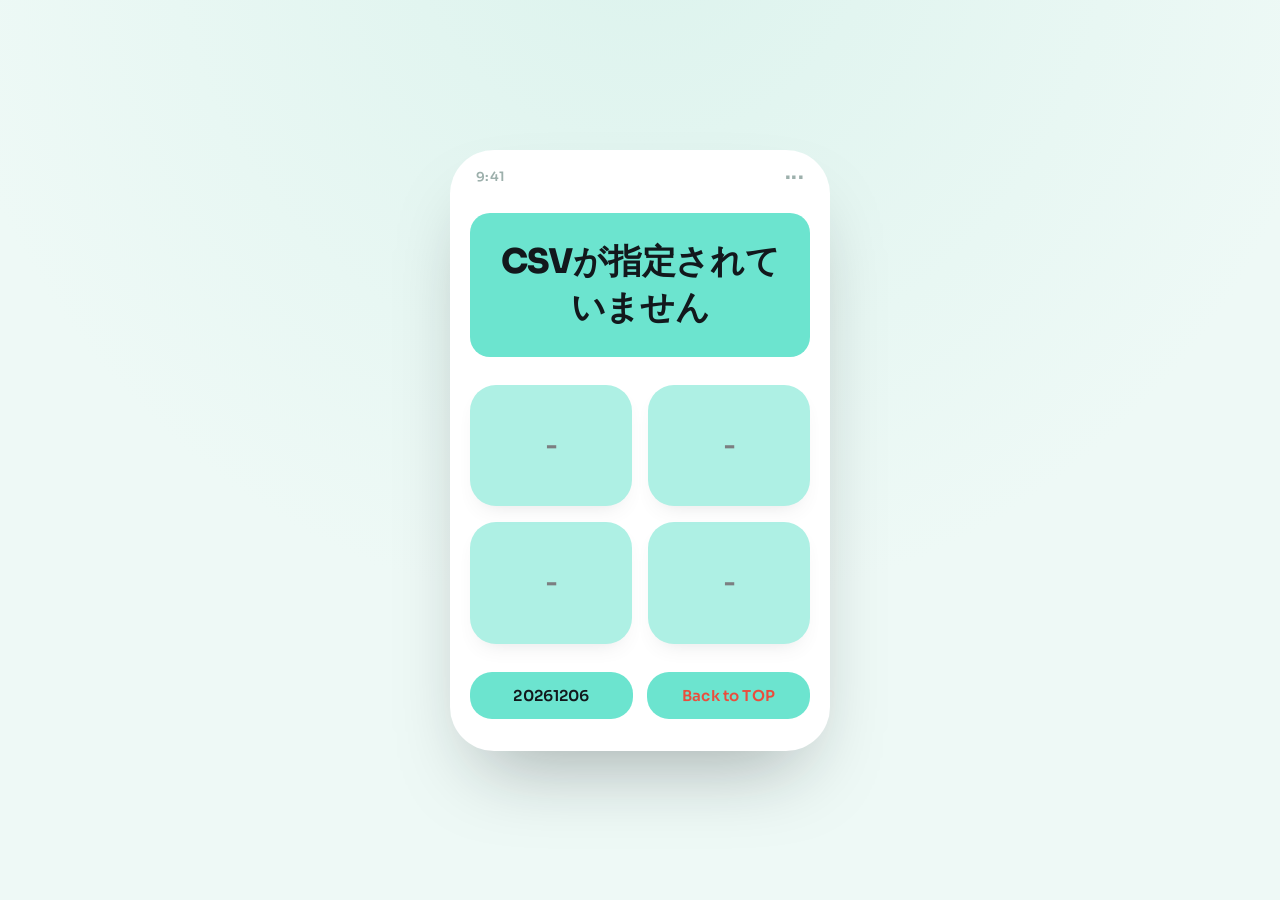
==== game.html @ e81bd5e5 "1st Com" ====
<!DOCTYPE html>
<html lang="ja">
<head>
<meta charset="UTF-8">
<meta name="viewport" content="width=device-width, initial-scale=1.0">
<title>English SAGA — Quiz</title>
<link rel="preconnect" href="https://fonts.googleapis.com">
<link rel="preconnect" href="https://fonts.gstatic.com" crossorigin>
<link href="https://fonts.googleapis.com/css2?family=Sora:wght@500;600;700;800&display=swap" rel="stylesheet">
<link rel="stylesheet" href="main.css">
</head>
<body>

  <main class="stage">
    <div class="device">

      <div class="statusbar" aria-hidden="true">
        <span class="statusbar__time">9:41</span>
        <span class="statusbar__icons">•••</span>
      </div>

      <header class="topbar">
        <h1 class="topbar__title" id="quizWord" aria-live="polite">EN_Word</h1>
      </header>

      <nav class="menu" aria-label="選択肢">
        <button type="button" class="tile" data-index="0">
          <span class="tile__label">Option 1</span>
        </button>

        <button type="button" class="tile" data-index="1">
          <span class="tile__label">Option 2</span>
        </button>

        <button type="button" class="tile" data-index="2">
          <span class="tile__label">Option 3</span>
        </button>

        <button type="button" class="tile" data-index="3">
          <span class="tile__label">Option 4</span>
        </button>
      </nav>

      <footer class="footer">
        <button type="button" class="pill pill--date" id="dateStamp">
          <span class="pill__label">50:50</span>
        </button>

        <button type="button" class="pill pill--exit" id="exitBtn">
          <span class="pill__label">Back to TOP</span>
        </button>
      </footer>

    </div>
  </main>

<script src="game.js"></script>
</body>
</html>
---- main.css ----
/* ==========================================================================
   English SAGA — Top screen mockup
   Tokens
   ========================================================================== */

:root {
  --color-canvas: #EEF9F6;
  --color-canvas-edge: #DCF3ED;
  --color-surface: #FFFFFF;

  --color-mint: #6CE4CF;
  --color-mint-strong: #45D2B7;
  --color-mint-press: #33BFA5;
  --color-mint-soft: #E4FBF6;

  --color-ink: #12181C;
  --color-ink-soft: #5B6C68;
  --color-ink-faint: #9DB0AC;

  --color-alert: #EA4D3D;
  --color-alert-press: #D33F30;

  --font-display: "Sora", "Hiragino Sans", "Noto Sans JP", sans-serif;

  --radius-device: 44px;
  --radius-tile: 26px;
  --radius-pill: 22px;

  --shadow-device: 0 40px 80px -30px rgba(18, 24, 28, 0.35);
  --shadow-tile: 0 10px 20px -12px rgba(18, 24, 28, 0.25);
}

/* ==========================================================================
   Reset & base
   ========================================================================== */

*,
*::before,
*::after {
  box-sizing: border-box;
}

body {
  margin: 0;
  font-family: var(--font-display);
  color: var(--color-ink);
  -webkit-font-smoothing: antialiased;
}

button {
  font-family: inherit;
  border: none;
  cursor: pointer;
  -webkit-tap-highlight-color: transparent;
}

a.pill {
  text-decoration: none;
  -webkit-tap-highlight-color: transparent;
}

/* ==========================================================================
   Stage — the neutral backdrop the phone mockup sits on
   ========================================================================== */

.stage {
  min-height: 100vh;
  display: flex;
  align-items: center;
  justify-content: center;
  padding: 48px 20px;
  background:
    radial-gradient(circle at 50% -10%, var(--color-canvas-edge), var(--color-canvas) 60%);
}

/* ==========================================================================
   Device — the app screen itself
   ========================================================================== */

.device {
  width: 100%;
  max-width: 380px;
  background: var(--color-surface);
  border-radius: var(--radius-device);
  box-shadow: var(--shadow-device);
  padding: 14px 20px 32px;
  display: flex;
  flex-direction: column;
  gap: 28px;
}

.statusbar {
  display: flex;
  align-items: center;
  justify-content: space-between;
  padding: 4px 6px 0;
  font-size: 13px;
  font-weight: 600;
  color: var(--color-ink-faint);
  letter-spacing: 0.02em;
}

/* ==========================================================================
   Top bar — app title band
   ========================================================================== */

.topbar {
  background: var(--color-mint);
  border-radius: 20px;
  padding: 26px 16px;
  display: flex;
  align-items: center;
  justify-content: center;
}

.topbar__title {
  margin: 0;
  font-size: clamp(28px, 7vw, 34px);
  font-weight: 800;
  letter-spacing: -0.01em;
  color: var(--color-ink);
  text-align: center;
}

/* ==========================================================================
   Menu — 2x2 category grid
   ========================================================================== */

.menu {
  display: grid;
  grid-template-columns: repeat(2, 1fr);
  gap: 16px;
}

.tile {
  background: var(--color-mint);
  border-radius: var(--radius-tile);
  aspect-ratio: 4 / 3;
  display: flex;
  align-items: center;
  justify-content: center;
  box-shadow: var(--shadow-tile);
  transition: transform 0.15s ease, background-color 0.15s ease, box-shadow 0.15s ease;
}

.tile__label {
  font-size: clamp(18px, 4.6vw, 22px);
  font-weight: 700;
  color: var(--color-ink);
  text-align: center;
  padding: 0 8px;
}

.tile:hover {
  background: var(--color-mint-strong);
  transform: translateY(-2px);
  box-shadow: 0 16px 26px -14px rgba(18, 24, 28, 0.32);
}

.tile:active {
  background: var(--color-mint-press);
  transform: translateY(0);
  box-shadow: 0 6px 12px -8px rgba(18, 24, 28, 0.3);
}

.tile:focus-visible {
  outline: 3px solid var(--color-ink);
  outline-offset: 3px;
}

/* Quiz answer feedback states (game.html) */

.tile--correct {
  background: var(--color-mint-strong);
  box-shadow: 0 0 0 3px var(--color-mint-press) inset;
}

.tile--incorrect {
  background: var(--color-alert);
}

.tile--incorrect .tile__label {
  color: #FFFFFF;
}

.tile--locked {
  cursor: default;
  opacity: 0.55;
  transform: none !important;
}

.tile--locked:hover {
  background: var(--color-mint);
  box-shadow: var(--shadow-tile);
}

.tile--correct.tile--locked,
.tile--incorrect.tile--locked {
  opacity: 1;
}

/* ==========================================================================
   Footer — utility row (date stamp + exit)
   ========================================================================== */

.footer {
  display: flex;
  gap: 14px;
}

.pill {
  flex: 1;
  border-radius: var(--radius-pill);
  padding: 14px 12px;
  display: flex;
  align-items: center;
  justify-content: center;
  transition: transform 0.15s ease, background-color 0.15s ease;
}

.pill__label {
  font-size: 15px;
  font-weight: 600;
  letter-spacing: 0.01em;
}

.pill--date {
  background: var(--color-mint);
}

.pill--date .pill__label {
  color: var(--color-ink);
}

.pill--date:hover {
  background: var(--color-mint-strong);
}

.pill--date:active {
  background: var(--color-mint-press);
  transform: translateY(1px);
}

.pill--exit {
  background: var(--color-mint);
}

.pill--exit .pill__label {
  color: var(--color-alert);
}

.pill--exit:hover {
  background: var(--color-mint-strong);
}

.pill--exit:active {
  background: var(--color-mint-press);
  transform: translateY(1px);
}

.pill:focus-visible {
  outline: 3px solid var(--color-ink);
  outline-offset: 3px;
}

/* ==========================================================================
   Small screens
   ========================================================================== */

@media (max-width: 360px) {
  .device {
    padding: 12px 14px 24px;
    border-radius: 32px;
  }

  .footer {
    flex-direction: column;
  }
}

/* ==========================================================================
   Reduced motion
   ========================================================================== */

@media (prefers-reduced-motion: reduce) {
  .tile,
  .pill {
    transition: none;
  }
}
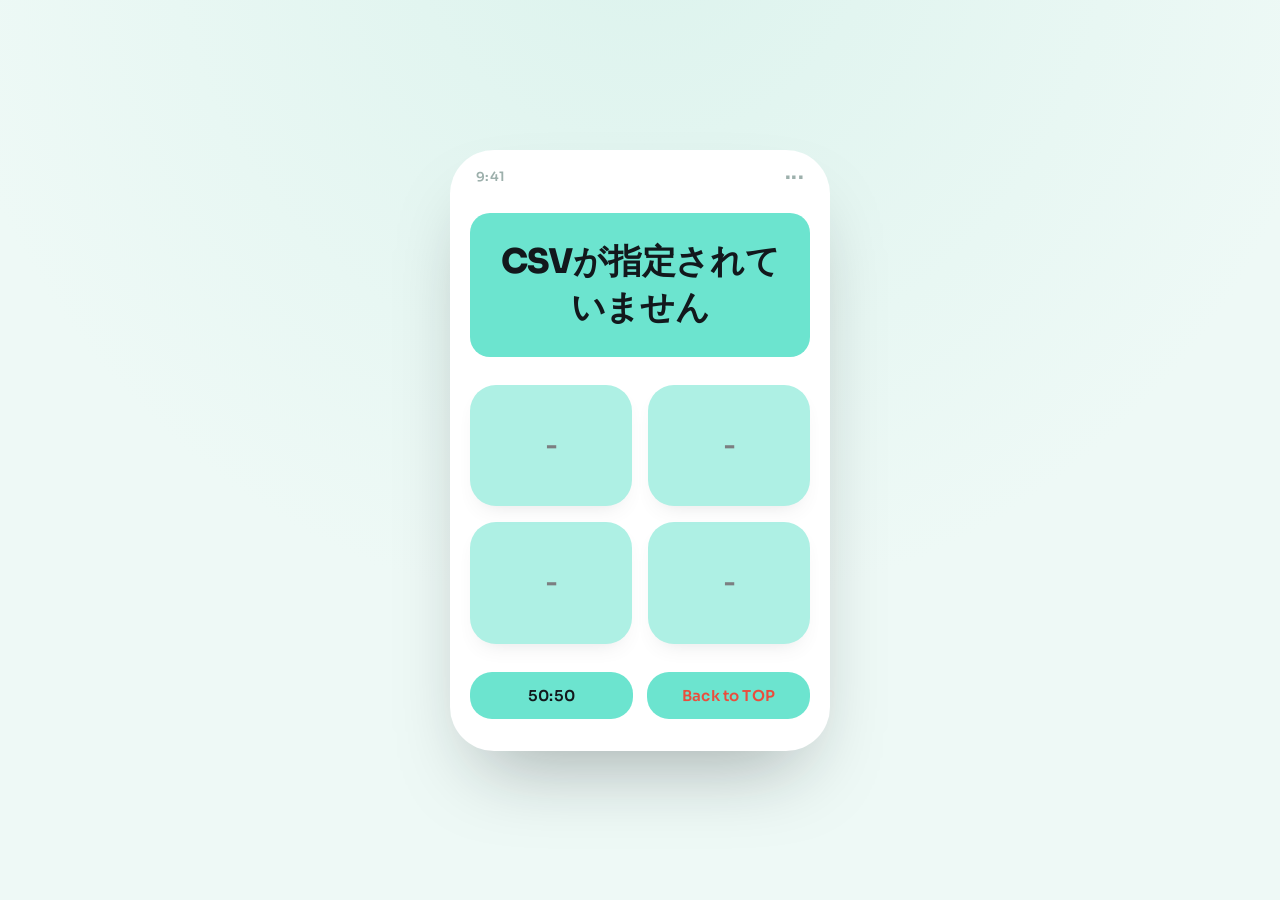
==== commit 6e57bd7a: "add color-set&50:50" ====
--- a/game.html
+++ b/game.html
@@ -8,6 +8,7 @@
 <link rel="preconnect" href="https://fonts.gstatic.com" crossorigin>
 <link href="https://fonts.googleapis.com/css2?family=Sora:wght@500;600;700;800&display=swap" rel="stylesheet">
 <link rel="stylesheet" href="main.css">
+<script src="theme.js"></script>
 </head>
 <body>
 
@@ -42,7 +43,7 @@
       </nav>
 
       <footer class="footer">
-        <button type="button" class="pill pill--date" id="dateStamp">
+        <button type="button" class="pill pill--date" id="fiftyFiftyBtn">
           <span class="pill__label">50:50</span>
         </button>
 
--- a/main.css
+++ b/main.css
@@ -264,6 +264,49 @@
 }
 
 /* ==========================================================================
+   Settings — color pickers (settings.html)
+   ========================================================================== */
+
+.settings-list {
+  display: flex;
+  flex-direction: column;
+  gap: 14px;
+}
+
+.settings-row {
+  display: flex;
+  align-items: center;
+  justify-content: space-between;
+  gap: 12px;
+  background: var(--color-mint-soft);
+  border-radius: var(--radius-tile);
+  padding: 14px 16px;
+}
+
+.settings-row__label {
+  font-size: 15px;
+  font-weight: 700;
+  color: var(--color-ink);
+}
+
+.settings-row__select {
+  font-family: inherit;
+  font-size: 14px;
+  font-weight: 600;
+  color: var(--color-ink);
+  background: var(--color-surface);
+  border: none;
+  border-radius: var(--radius-pill);
+  padding: 8px 12px;
+  cursor: pointer;
+}
+
+.settings-row__select:focus-visible {
+  outline: 3px solid var(--color-ink);
+  outline-offset: 2px;
+}
+
+/* ==========================================================================
    Small screens
    ========================================================================== */
 
